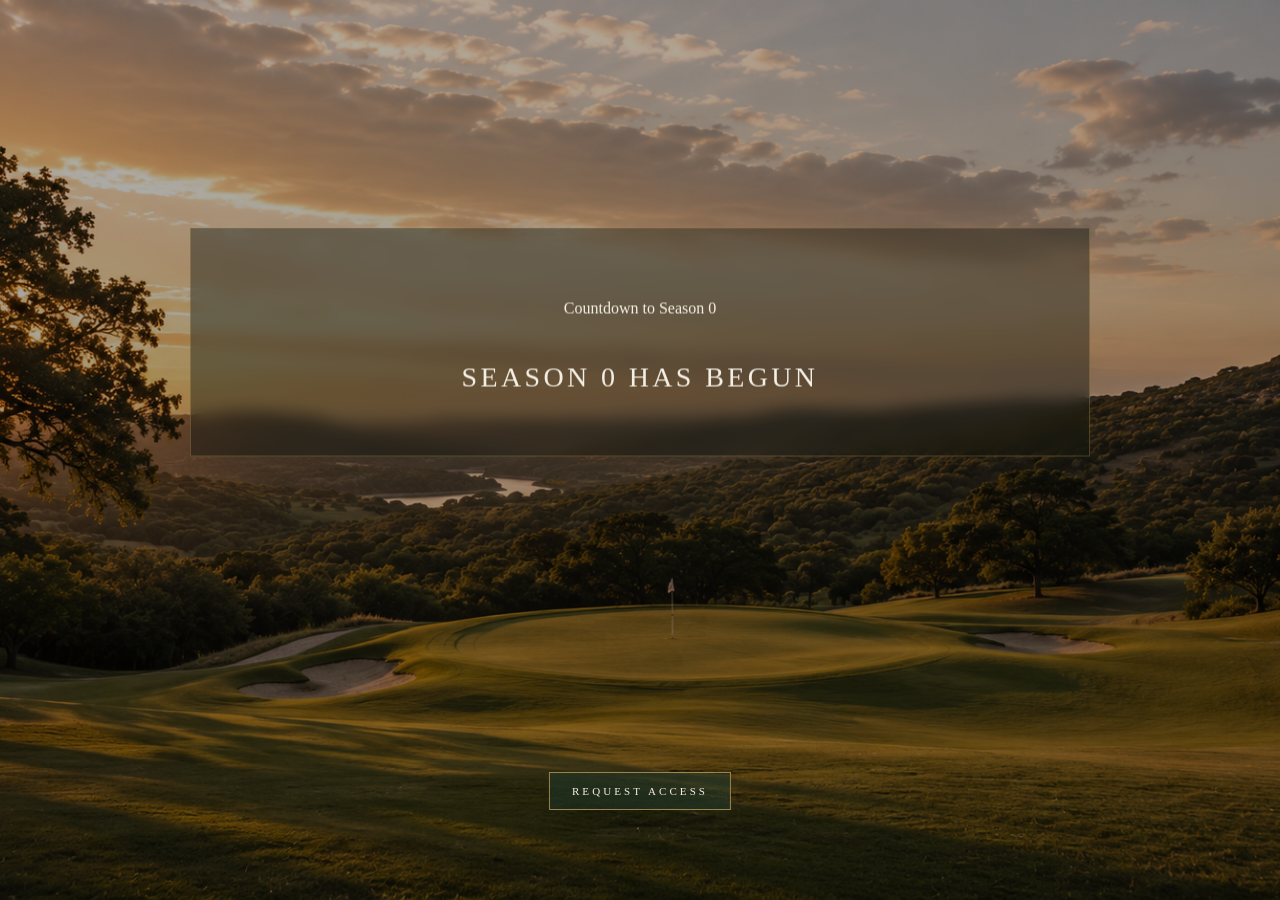
==== index.html @ 2ae2be97 "Update index.html" ====
<!DOCTYPE html>
<html lang="en">
<head>

  <meta charset="UTF-8" />

  <meta
    name="viewport"
    content="width=device-width, initial-scale=1.0"
  />

  <title>Season 0</title>

  <link
    rel="stylesheet"
    href="./styles.css?v=36"
  />

</head>

<body>

  <main class="hero">

    <section class="countdown-card">

      <p class="eyebrow">&nbsp;</p>
        Countdown to Season 0
      </p>

      <div class="countdown" id="countdown">

        <div class="countdown__unit">
          <span class="countdown__number" id="days">00</span>
          <label class="countdown__label">Days</label>
        </div>

        <div class="countdown__unit">
          <span class="countdown__number" id="hours">00</span>
          <label class="countdown__label">Hours</label>
        </div>

        <div class="countdown__unit">
          <span class="countdown__number" id="minutes">00</span>
          <label class="countdown__label">Minutes</label>
        </div>

        <div class="countdown__unit">
          <span class="countdown__number" id="seconds">00</span>
          <label class="countdown__label">Seconds</label>
        </div>

      </div>

    </section>

    <a
      class="access-btn"
      href="https://season0.pro/members/"
    >
      Request Access
    </a>

  </main>

  <script>

    const targetDate =
      new Date("2026-05-21T17:40:00-05:00").getTime();

    function updateCountdown() {

      const now = new Date().getTime();

      const distance = targetDate - now;

      if (distance <= 0) {

        document.getElementById("countdown").innerHTML =
          "<p class='expired'>Season 0 Has Begun</p>";

        return;
      }

      const days =
        Math.floor(distance / (1000 * 60 * 60 * 24));

      const hours =
        Math.floor((distance / (1000 * 60 * 60)) % 24);

      const minutes =
        Math.floor((distance / (1000 * 60)) % 60);

      const seconds =
        Math.floor((distance / 1000) % 60);

      document.getElementById("days").textContent =
        String(days).padStart(2, "0");

      document.getElementById("hours").textContent =
        String(hours).padStart(2, "0");

      document.getElementById("minutes").textContent =
        String(minutes).padStart(2, "0");

      document.getElementById("seconds").textContent =
        String(seconds).padStart(2, "0");
    }

    updateCountdown();

    setInterval(updateCountdown, 1000);

    /* =========================
       CLOUDFLARE ACCESS CHECK
    ========================= */

    const accessBtn =
      document.querySelector(".access-btn");

    if (document.cookie.includes("CF_Authorization")) {

      accessBtn.textContent = "Return to Clubhouse";

    } else {

      accessBtn.textContent = "Request Access";

    }

  </script>

</body>
</html>
---- styles.css ----
/* ============================================================
   GOLF COMPETITION — DESIGN SYSTEM
   styles.css
   
   Structure:
   1. Tokens (colors, type, spacing, motion)
   2. Reset & Base
   3. Typography utilities
   4. Layout utilities
   5. Hero page
   6. Countdown
   7. Members portal
   8. Table
   9. Responsive
   ============================================================ */


/* ============================================================
   1. DESIGN TOKENS
   ============================================================ */

:root {

  /* --- Color palette --- */
  --color-bg:            #000;
  --color-surface:       rgba(17, 24, 35, 0.82);
  --color-surface-hover: rgba(148, 163, 184, 0.08);

  --color-gold:          #c8a25d;
  --color-gold-dim:      rgba(200, 162, 93, 0.22);
  --color-gold-border:   rgba(200, 162, 93, 0.30);
  --color-gold-border-strong: rgba(200, 162, 93, 0.72);

  --color-text-primary:  #f4efe4;
  --color-text-secondary: #c8a25d;
  --color-text-muted:    rgba(248, 244, 236, 0.55);

  --color-border:        rgba(203, 184, 157, 0.16);
  --color-border-strong: rgba(203, 184, 157, 0.22);
  --color-border-subtle: rgba(248, 244, 236, 0.07);

  /* --- Typography --- */
  --font-serif: Georgia, 'Times New Roman', serif;

  --text-label:  clamp(6px,  1.8vw, 11px);
  --text-eyebrow: clamp(8px, 2.2vw, 12px);
  --text-body:   15px;
  --text-h2:     24px;
  --text-hero:   clamp(34px, 6vw, 62px);

  --tracking-wide:   0.18em;
  --tracking-wider:  0.28em;
  --tracking-number: 0.01em;

  /* --- Spacing --- */
  --space-xs:  8px;
  --space-sm:  14px;
  --space-md:  24px;
  --space-lg:  34px;
  --space-xl:  42px;
  --space-2xl: 80px;

  --card-pad: clamp(16px, 4vw, 34px) clamp(10px, 4vw, 38px);
  --card-pad-sm: 18px;
  --card-pad-md: 28px;

  /* --- Borders & blur --- */
  --radius-none: 0;
  --blur-card:   blur(8px);
  --blur-heavy:  blur(10px);

  /* --- Motion --- */
  --ease-default: 0.25s ease;
}


/* ============================================================
   2. RESET & BASE
   ============================================================ */

*,
*::before,
*::after {
  box-sizing: border-box;
}

html,
body {
  margin: 0;
  width: 100%;
  min-height: 100%;
}

body {
  overflow-x: hidden;
  background: var(--color-bg);
  font-family: var(--font-serif);
  color: var(--color-text-primary);
}


/* ============================================================
   3. TYPOGRAPHY UTILITIES
   ============================================================ */

/* Eyebrow / label — small all-caps gold line above headings */
.eyebrow {
  margin: 0 0 clamp(12px, 3vw, 22px);
  color: var(--color-text-secondary);
  font-size: var(--text-eyebrow);
  font-weight: 400;
  letter-spacing: clamp(0.14em, 0.8vw, 0.30em);
  text-transform: uppercase;
}

/* Section-level eyebrow (tighter margin, used inside cards) */
.eyebrow--sm {
  margin: 0 0 10px;
  font-size: 11px;
  letter-spacing: var(--tracking-wider);
}

/* Page title */
.page-title {
  margin: 0;
  color: var(--color-text-primary);
  font-size: var(--text-hero);
  font-weight: 400;
  line-height: 1;
}

/* Section heading inside cards */
.section-title {
  margin: 0;
  color: var(--color-text-primary);
  font-size: var(--text-h2);
  font-weight: 400;
}

/* Subtle label — round / date metadata */
.meta-label {
  color: var(--color-text-secondary);
  font-size: 12px;
  letter-spacing: 0.20em;
  text-transform: uppercase;
}

/* Expired countdown state */
.expired {
  color: var(--color-text-primary);
  font-size: clamp(18px, 6vw, 28px);
  letter-spacing: 0.12em;
  text-transform: uppercase;
}


/* ============================================================
   4. LAYOUT UTILITIES
   ============================================================ */

/* Centred, max-width page container */
.page-wrap {
  width: min(1200px, 92vw);
  margin: 0 auto;
  padding: var(--space-xl) 0 var(--space-2xl);
}

/* Flex row that stretches end-to-end, wraps on mobile */
.row {
  display: flex;
  gap: 20px;
  flex-wrap: wrap;
}

.row--space-between {
  justify-content: space-between;
  align-items: flex-end;
}

.row--center {
  justify-content: center;
  align-items: center;
}

/* Horizontal rule — gold tint */
.divider {
  border: none;
  border-top: 1px solid var(--color-border-strong);
  margin: var(--space-md) 0;
}

/* Ghost / text link in gold */
.link-gold {
  color: var(--color-text-secondary);
  text-decoration: none;
  font-size: 12px;
  letter-spacing: 0.12em;
  text-transform: uppercase;
  transition: color var(--ease-default);
}

.link-gold:hover {
  color: var(--color-text-primary);
}


/* ============================================================
   5. HERO PAGE
   ============================================================ */

.hero {
  position: relative;
  width: 100vw;
  min-height: 100dvh;

  background-image:
    linear-gradient(
      rgba(0, 0, 0, 0.30),
      rgba(0, 0, 0, 0.42)
    ),
    url("./assets/images/hero-bg.png?v=2");

  background-size: cover;
  background-position: center center;
  background-repeat: no-repeat;
}

/* CTA button floating at bottom of hero */
.access-btn {
  position: absolute;
  left: 50%;
  bottom: 10%;
  transform: translateX(-50%);

  display: inline-block;
  padding: 12px 22px;

  color: var(--color-text-primary);
  text-decoration: none;
  text-align: center;
  text-transform: uppercase;
  font-size: clamp(9px, 2.2vw, 11px);
  letter-spacing: clamp(0.16em, 0.7vw, 0.28em);
  font-family: var(--font-serif);

  border: 1px solid var(--color-gold-border-strong);
  background: rgba(31, 58, 45, 0.48);

  transition: background var(--ease-default), border-color var(--ease-default);
}

.access-btn:hover {
  background: var(--color-gold-dim);
  border-color: rgba(244, 239, 228, 0.85);
}


/* ============================================================
   6. COUNTDOWN
   ============================================================ */

.countdown-card {
  position: absolute;
  top: 38%;
  left: 50%;
  transform: translate(-50%, -50%);

  width: 92vw;
  max-width: 900px;
  padding: var(--card-pad);

  text-align: center;
  background: rgba(10, 18, 14, 0.40);
  border: 1px solid var(--color-gold-border);
  backdrop-filter: var(--blur-card);
}

.countdown {
  display: flex;
  justify-content: center;
  align-items: flex-start;
  gap: clamp(4px, 2.3vw, 34px);
  white-space: nowrap;
}

.countdown__unit {
  flex: 1 1 0;
  min-width: 0;
}

.countdown__number {
  display: block;
  color: var(--color-text-primary);
  font-size: clamp(30px, 11vw, 104px);
  font-weight: 400;
  line-height: 0.9;
  letter-spacing: var(--tracking-number);
}

.countdown__label {
  display: block;
  margin-top: clamp(7px, 2vw, 14px);
  color: var(--color-text-secondary);
  font-size: var(--text-label);
  letter-spacing: clamp(0.08em, 0.6vw, 0.26em);
  text-transform: uppercase;
}


/* ============================================================
   7. MEMBERS PORTAL
   ============================================================ */

/* Members page gets its own background — applied via <body class="members"> */
body.members {
  background:
    radial-gradient(
      circle at top,
      rgba(120, 130, 180, 0.06),
      transparent 35%
    ),
    linear-gradient(
      135deg,
      rgba(17, 24, 39, 0.82),
      rgba(30, 41, 59, 0.72) 55%,
      rgba(15, 23, 42, 0.86)
    );
  min-height: 100vh;
}

/* Page header row */
.members-header {
  margin-bottom: var(--space-lg);
}

/* Glass card — reusable across both pages */
.card {
  background: var(--color-surface);
  border: 1px solid var(--color-border);
  padding: var(--card-pad-md);
  backdrop-filter: var(--blur-heavy);
}

/* Section header row inside a card */
.card-header {
  margin-bottom: var(--space-md);
}


/* ============================================================
   8. TABLE
   ============================================================ */

.table-wrap {
  overflow-x: auto;
}

table {
  width: 100%;
  border-collapse: collapse;
  min-width: 760px;
}

thead tr {
  border-bottom: 1px solid var(--color-border-strong);
}

th {
  padding: var(--space-sm) 12px;
  text-align: left;
  color: var(--color-text-secondary);
  font-size: 11px;
  font-weight: 400;
  letter-spacing: var(--tracking-wide);
  text-transform: uppercase;
}

td {
  padding: 16px 12px;
  color: var(--color-text-primary);
  border-bottom: 1px solid var(--color-border-subtle);
  font-size: var(--text-body);
}

tbody tr:hover {
  background: var(--color-surface-hover);
}


/* ============================================================
   9. RESPONSIVE
   ============================================================ */

@media (max-width: 768px) {

  .page-wrap {
    width: 94vw;
    padding-top: var(--space-md);
  }

  .card {
    padding: var(--card-pad-sm);
  }

  .page-title {
    font-size: 42px;
  }
}
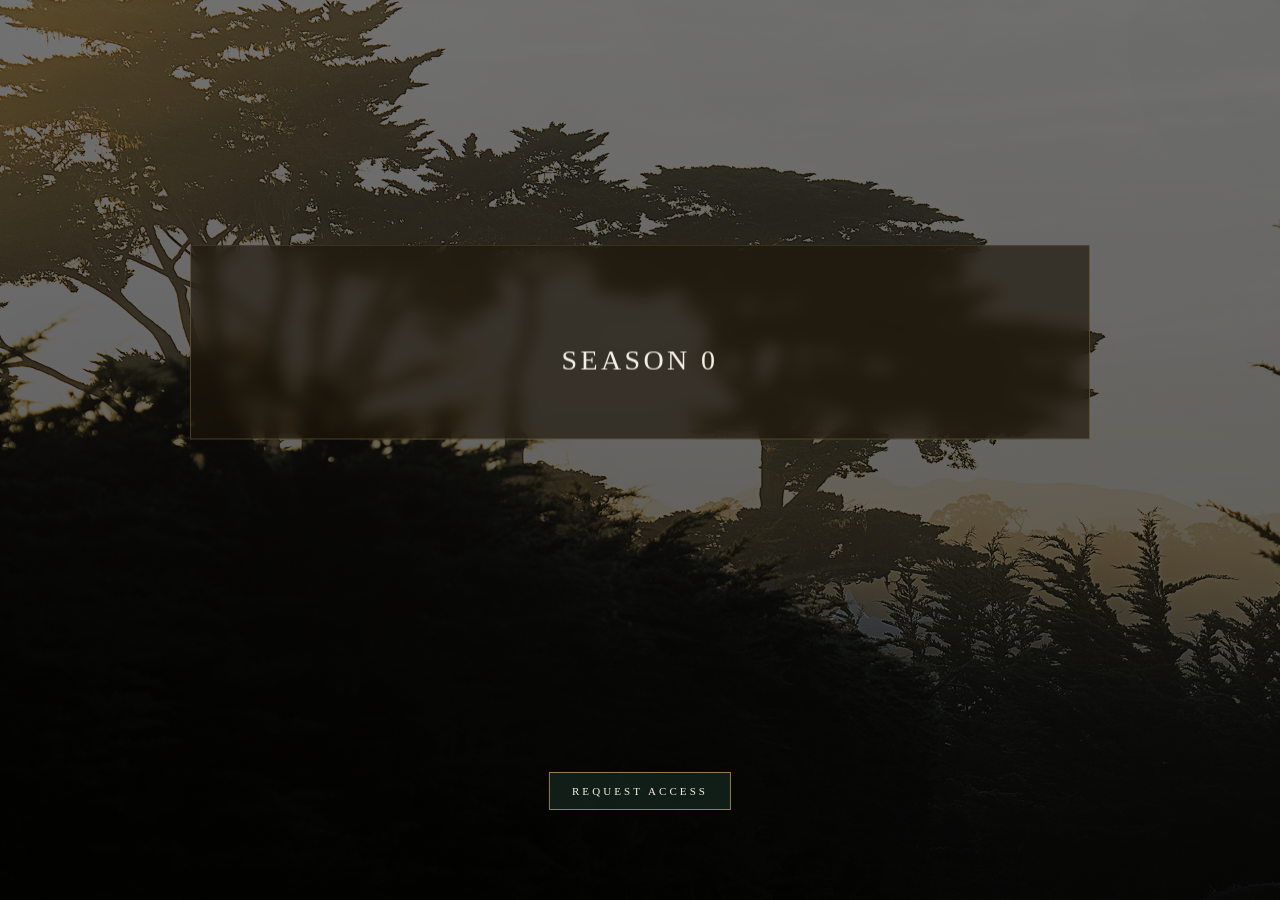
==== commit 44f2b1ec: "Update index.html" ====
--- a/index.html
+++ b/index.html
@@ -24,8 +24,8 @@
 
     <section class="countdown-card">
 
-      <p class="eyebrow">&nbsp;</p>
-        Countdown to Season 0
+      <p class="eyebrow"> &nbsp;</p>
+       
       </p>
 
       <div class="countdown" id="countdown">
@@ -77,7 +77,7 @@
       if (distance <= 0) {
 
         document.getElementById("countdown").innerHTML =
-          "<p class='expired'>Season 0 Has Begun</p>";
+          "<p class='expired'>Season 0</p>";
 
         return;
       }
--- a/styles.css
+++ b/styles.css
@@ -215,10 +215,10 @@
 
   background-image:
     linear-gradient(
-      rgba(0, 0, 0, 0.30),
-      rgba(0, 0, 0, 0.42)
+      rgba(0, 0, 0, 0.55),
+      rgba(0, 0, 0, 0.65)
     ),
-    url("./assets/images/hero-bg.png?v=2");
+    url("./assets/images/Cypress Copy.png");
 
   background-size: cover;
   background-position: center center;
@@ -270,7 +270,7 @@
   padding: var(--card-pad);
 
   text-align: center;
-  background: rgba(10, 18, 14, 0.40);
+  background: rgba(30, 22, 10, 0.65);
   border: 1px solid var(--color-gold-border);
   backdrop-filter: var(--blur-card);
 }
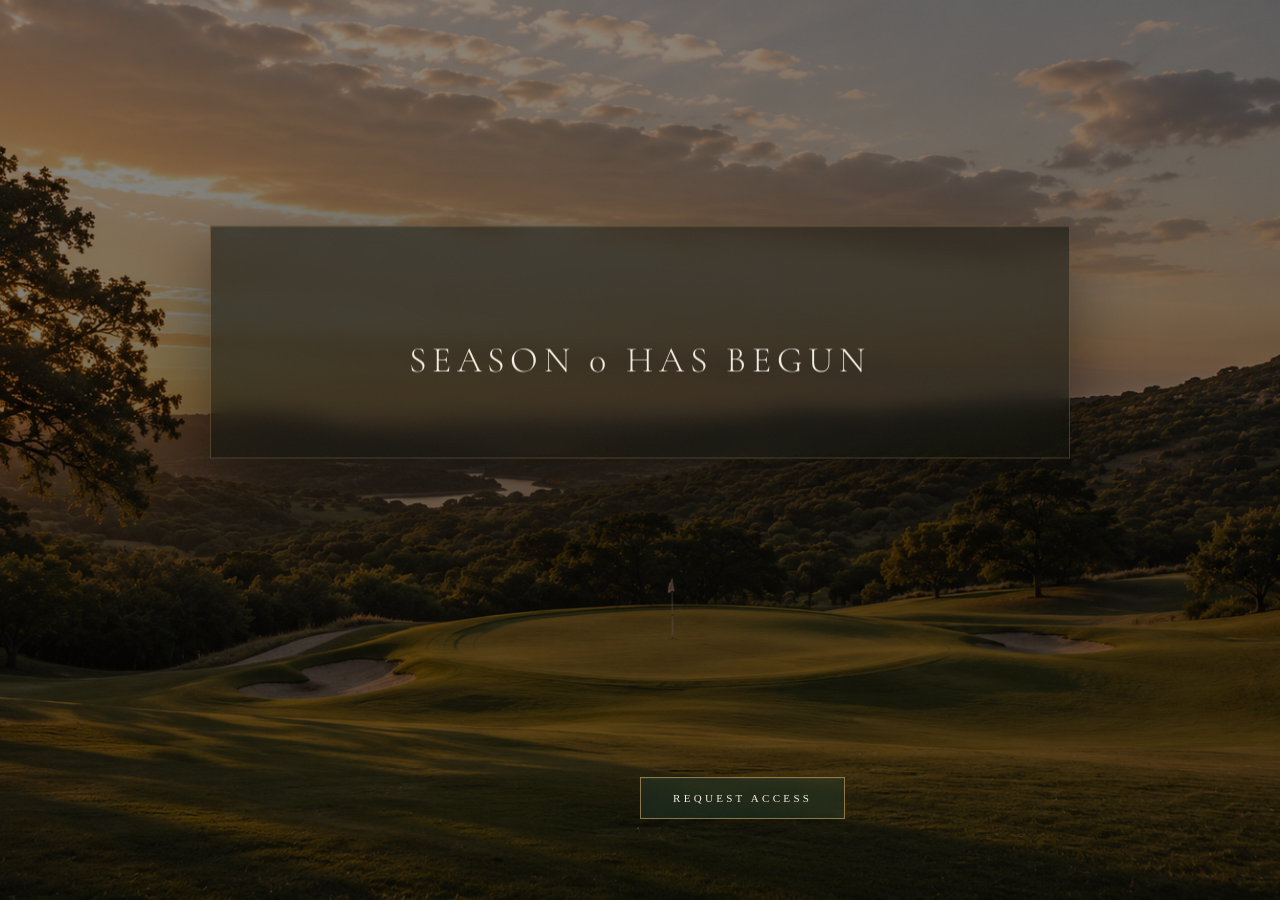
==== commit d750f5b6: "Update index.html" ====
--- a/index.html
+++ b/index.html
@@ -3,131 +3,270 @@
 <head>
 
   <meta charset="UTF-8" />
-
-  <meta
-    name="viewport"
-    content="width=device-width, initial-scale=1.0"
-  />
-
+  <meta name="viewport" content="width=device-width, initial-scale=1.0" />
   <title>Season 0</title>
 
-  <link
-    rel="stylesheet"
-    href="./styles.css?v=36"
-  />
+  <link rel="preconnect" href="https://fonts.googleapis.com">
+  <link rel="preconnect" href="https://fonts.gstatic.com" crossorigin>
+  <link href="https://fonts.googleapis.com/css2?family=Cormorant+Garamond:ital,wght@0,300;0,400;1,300&display=swap" rel="stylesheet">
+  <link rel="stylesheet" href="./styles.css?v=37" />
+
+  <style>
+    /* ── Grain overlay ── */
+    body::after {
+      content: '';
+      position: fixed;
+      inset: 0;
+      pointer-events: none;
+      z-index: 100;
+      opacity: 0.032;
+      background-image: url("data:image/svg+xml,%3Csvg viewBox='0 0 256 256' xmlns='http://www.w3.org/2000/svg'%3E%3Cfilter id='noise'%3E%3CfeTurbulence type='fractalNoise' baseFrequency='0.9' numOctaves='4' stitchTiles='stitch'/%3E%3C/filter%3E%3Crect width='100%25' height='100%25' filter='url(%23noise)'/%3E%3C/svg%3E");
+      background-size: 180px 180px;
+    }
+
+    /* ── Entrance animations ── */
+    @keyframes fadeUp {
+      from { opacity: 0; transform: translateY(18px); }
+      to   { opacity: 1; transform: translateY(0); }
+    }
+
+    @keyframes fadeIn {
+      from { opacity: 0; }
+      to   { opacity: 1; }
+    }
+
+    @keyframes scaleIn {
+      from { opacity: 0; transform: translate(-50%, -50%) scale(0.96); }
+      to   { opacity: 1; transform: translate(-50%, -50%) scale(1); }
+    }
+
+    /* ── Hero ── */
+    .hero {
+      position: relative;
+      width: 100vw;
+      min-height: 100dvh;
+      background-image:
+        linear-gradient(rgba(0,0,0,0.45), rgba(0,0,0,0.60)),
+        url("./assets/images/hero-bg.png?v=2");
+      background-size: cover;
+      background-position: center center;
+      background-repeat: no-repeat;
+      animation: fadeIn 1.2s ease both;
+    }
+
+    /* ── Countdown card ── */
+    .countdown-card {
+      position: absolute;
+      top: 38%;
+      left: 50%;
+      transform: translate(-50%, -50%);
+      width: 92vw;
+      max-width: 860px;
+      padding: clamp(20px, 5vw, 40px) clamp(14px, 5vw, 48px);
+      text-align: center;
+      background: rgba(8, 14, 10, 0.52);
+      border: 1px solid rgba(200, 162, 93, 0.28);
+      backdrop-filter: blur(10px);
+      /* inner top highlight — frosted glass effect */
+      box-shadow:
+        inset 0 1px 0 rgba(255,255,255,0.05),
+        0 24px 64px rgba(0,0,0,0.45);
+      animation: scaleIn 0.9s cubic-bezier(0.22, 1, 0.36, 1) 0.2s both;
+    }
+
+    /* ── Eyebrow ── */
+    .eyebrow {
+      margin: 0 0 clamp(14px, 3vw, 24px);
+      color: var(--color-gold);
+      font-size: clamp(8px, 2vw, 11px);
+      letter-spacing: clamp(0.18em, 0.8vw, 0.36em);
+      text-transform: uppercase;
+      font-family: Georgia, serif;
+      animation: fadeUp 0.7s ease 0.5s both;
+    }
+
+    /* ── Countdown row ── */
+    .countdown {
+      display: flex;
+      justify-content: center;
+      align-items: flex-start;
+      gap: clamp(6px, 3vw, 40px);
+      white-space: nowrap;
+    }
+
+    .countdown__unit {
+      flex: 1 1 0;
+      min-width: 0;
+      animation: fadeUp 0.7s ease both;
+    }
+
+    .countdown__unit:nth-child(1) { animation-delay: 0.55s; }
+    .countdown__unit:nth-child(2) { animation-delay: 0.65s; }
+    .countdown__unit:nth-child(3) { animation-delay: 0.75s; }
+    .countdown__unit:nth-child(4) { animation-delay: 0.85s; }
+
+    .countdown__number {
+      display: block;
+      font-family: 'Cormorant Garamond', Georgia, serif;
+      color: #f4efe4;
+      font-size: clamp(36px, 13vw, 112px);
+      font-weight: 300;
+      line-height: 0.9;
+      letter-spacing: 0.02em;
+      /* subtle text shadow for depth */
+      text-shadow: 0 2px 24px rgba(0,0,0,0.5);
+    }
+
+    .countdown__label {
+      display: block;
+      margin-top: clamp(8px, 2vw, 16px);
+      color: var(--color-gold);
+      font-size: clamp(6px, 1.6vw, 10px);
+      letter-spacing: clamp(0.10em, 0.6vw, 0.28em);
+      text-transform: uppercase;
+      opacity: 0.85;
+    }
+
+    /* Divider between units */
+    .countdown__sep {
+      align-self: flex-start;
+      padding-top: clamp(4px, 1.5vw, 12px);
+      color: rgba(200,162,93,0.35);
+      font-size: clamp(24px, 8vw, 72px);
+      font-family: 'Cormorant Garamond', serif;
+      font-weight: 300;
+      line-height: 0.9;
+      user-select: none;
+    }
+
+    /* ── Expired state ── */
+    .expired {
+      color: #f4efe4;
+      font-family: 'Cormorant Garamond', Georgia, serif;
+      font-size: clamp(22px, 6vw, 36px);
+      font-weight: 300;
+      letter-spacing: 0.16em;
+      text-transform: uppercase;
+    }
+
+    /* ── Access button ── */
+    .access-btn {
+      position: absolute;
+      left: 50%;
+      bottom: 9%;
+      transform: translateX(-50%);
+      display: inline-block;
+      padding: clamp(10px, 2vw, 14px) clamp(20px, 4vw, 32px);
+      color: #f4efe4;
+      text-decoration: none;
+      text-align: center;
+      text-transform: uppercase;
+      font-size: clamp(9px, 2vw, 11px);
+      letter-spacing: clamp(0.16em, 0.7vw, 0.30em);
+      font-family: Georgia, serif;
+      border: 1px solid rgba(200, 162, 93, 0.65);
+      background: rgba(31, 58, 45, 0.42);
+      backdrop-filter: blur(6px);
+      box-shadow: inset 0 1px 0 rgba(255,255,255,0.04);
+      transition: background 0.3s ease, border-color 0.3s ease, letter-spacing 0.3s ease;
+      animation: fadeUp 0.7s ease 1.0s both;
+      white-space: nowrap;
+    }
+
+    .access-btn:hover {
+      background: rgba(200, 162, 93, 0.18);
+      border-color: rgba(244, 239, 228, 0.80);
+      letter-spacing: clamp(0.20em, 0.8vw, 0.36em);
+    }
+
+    /* ── Mobile tweaks ── */
+    @media (max-width: 480px) {
+      .countdown-card {
+        top: 40%;
+      }
+      .countdown__sep {
+        display: none;
+      }
+    }
+  </style>
 
 </head>
-
 <body>
 
   <main class="hero">
 
     <section class="countdown-card">
-
-      <p class="eyebrow"> &nbsp;</p>
-       
-      </p>
+      <p class="eyebrow">&nbsp;</p>
 
       <div class="countdown" id="countdown">
-
         <div class="countdown__unit">
           <span class="countdown__number" id="days">00</span>
           <label class="countdown__label">Days</label>
         </div>
 
+        <span class="countdown__sep">·</span>
+
         <div class="countdown__unit">
           <span class="countdown__number" id="hours">00</span>
           <label class="countdown__label">Hours</label>
         </div>
 
+        <span class="countdown__sep">·</span>
+
         <div class="countdown__unit">
           <span class="countdown__number" id="minutes">00</span>
           <label class="countdown__label">Minutes</label>
         </div>
 
+        <span class="countdown__sep">·</span>
+
         <div class="countdown__unit">
           <span class="countdown__number" id="seconds">00</span>
           <label class="countdown__label">Seconds</label>
         </div>
-
       </div>
-
     </section>
 
-    <a
-      class="access-btn"
-      href="https://season0.pro/members/"
-    >
+    <a class="access-btn" href="https://season0.pro/members/">
       Request Access
     </a>
 
   </main>
 
   <script>
-
-    const targetDate =
-      new Date("2026-05-21T17:40:00-05:00").getTime();
+    const targetDate = new Date("2026-05-21T17:40:00-05:00").getTime();
 
     function updateCountdown() {
-
-      const now = new Date().getTime();
-
+      const now      = new Date().getTime();
       const distance = targetDate - now;
 
       if (distance <= 0) {
-
         document.getElementById("countdown").innerHTML =
-          "<p class='expired'>Season 0</p>";
-
+          "<p class='expired'>Season 0 Has Begun</p>";
         return;
       }
 
-      const days =
-        Math.floor(distance / (1000 * 60 * 60 * 24));
-
-      const hours =
-        Math.floor((distance / (1000 * 60 * 60)) % 24);
-
-      const minutes =
-        Math.floor((distance / (1000 * 60)) % 60);
-
-      const seconds =
-        Math.floor((distance / 1000) % 60);
-
-      document.getElementById("days").textContent =
-        String(days).padStart(2, "0");
-
-      document.getElementById("hours").textContent =
-        String(hours).padStart(2, "0");
-
-      document.getElementById("minutes").textContent =
-        String(minutes).padStart(2, "0");
-
-      document.getElementById("seconds").textContent =
-        String(seconds).padStart(2, "0");
+      const days    = Math.floor(distance / (1000 * 60 * 60 * 24));
+      const hours   = Math.floor((distance / (1000 * 60 * 60)) % 24);
+      const minutes = Math.floor((distance / (1000 * 60)) % 60);
+      const seconds = Math.floor((distance / 1000) % 60);
+
+      document.getElementById("days").textContent    = String(days).padStart(2, "0");
+      document.getElementById("hours").textContent   = String(hours).padStart(2, "0");
+      document.getElementById("minutes").textContent = String(minutes).padStart(2, "0");
+      document.getElementById("seconds").textContent = String(seconds).padStart(2, "0");
     }
 
     updateCountdown();
-
     setInterval(updateCountdown, 1000);
 
-    /* =========================
-       CLOUDFLARE ACCESS CHECK
-    ========================= */
-
-    const accessBtn =
-      document.querySelector(".access-btn");
-
+    /* Cloudflare Access check */
+    const accessBtn = document.querySelector(".access-btn");
     if (document.cookie.includes("CF_Authorization")) {
-
       accessBtn.textContent = "Return to Clubhouse";
-
     } else {
-
       accessBtn.textContent = "Request Access";
-
-    }
-
+    }
   </script>
 
 </body>
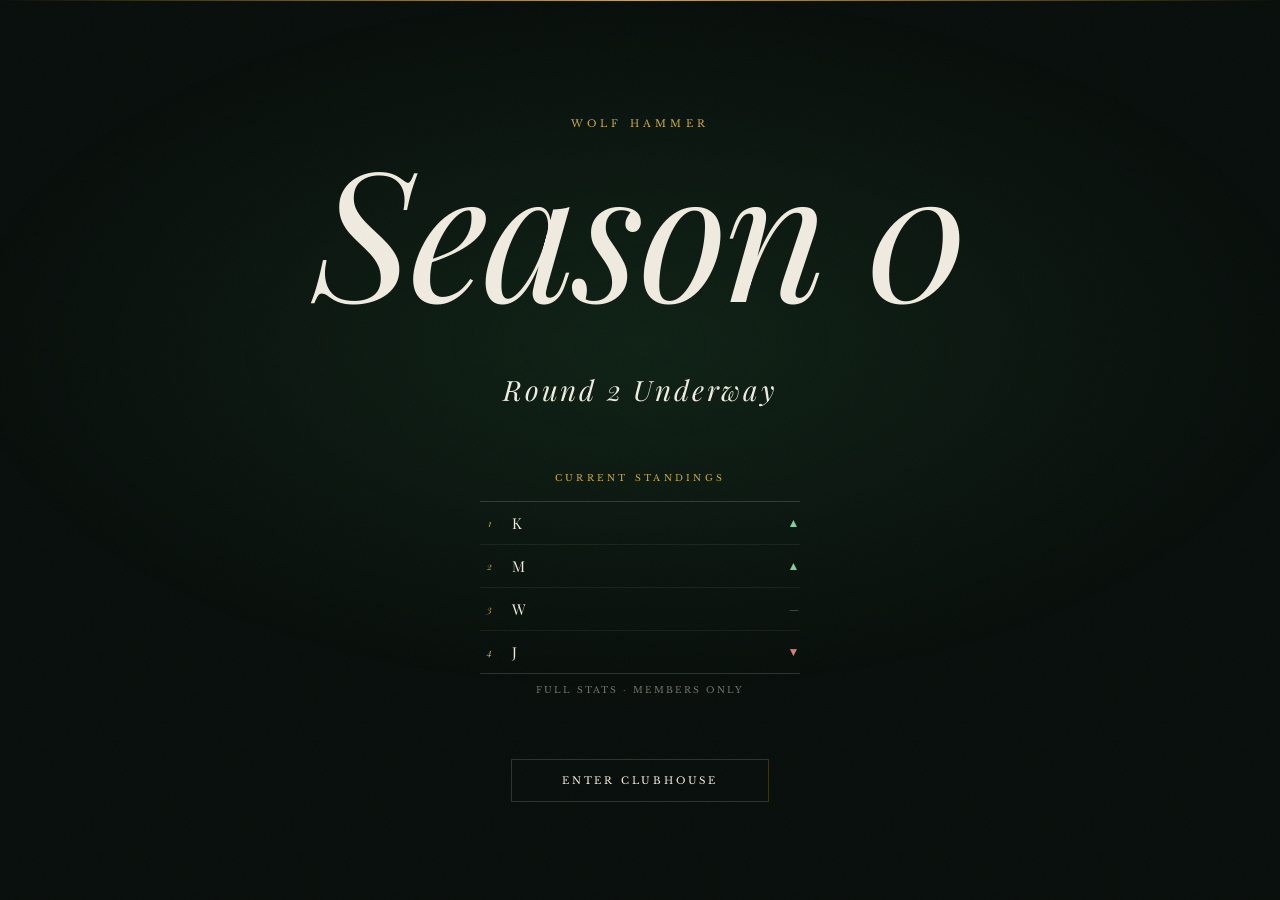
==== commit 509e923f: "Update index.html" ====
--- a/index.html
+++ b/index.html
@@ -1,271 +1,383 @@
 <!DOCTYPE html>
 <html lang="en">
 <head>
-
   <meta charset="UTF-8" />
   <meta name="viewport" content="width=device-width, initial-scale=1.0" />
   <title>Season 0</title>
 
   <link rel="preconnect" href="https://fonts.googleapis.com">
   <link rel="preconnect" href="https://fonts.gstatic.com" crossorigin>
-  <link href="https://fonts.googleapis.com/css2?family=Cormorant+Garamond:ital,wght@0,300;0,400;1,300&display=swap" rel="stylesheet">
-  <link rel="stylesheet" href="./styles.css?v=37" />
+  <link href="https://fonts.googleapis.com/css2?family=Playfair+Display:ital,wght@0,400;1,400&family=Libre+Baskerville:wght@400;700&display=swap" rel="stylesheet">
 
   <style>
-    /* ── Grain overlay ── */
+    :root {
+      --ink:         #080e0b;
+      --gold:        #c9a84c;
+      --gold-border: rgba(201, 168, 76, 0.24);
+      --gold-dim:    rgba(201, 168, 76, 0.10);
+      --cream:       #f0ebe0;
+      --cream-dim:   rgba(240, 235, 224, 0.45);
+      --cream-faint: rgba(240, 235, 224, 0.07);
+      --green-glow:  rgba(18, 42, 26, 0.70);
+      --font-display: 'Playfair Display', Georgia, serif;
+      --font-body:    'Libre Baskerville', Georgia, serif;
+      --ease:         cubic-bezier(0.22, 1, 0.36, 1);
+    }
+
+    *, *::before, *::after { box-sizing: border-box; margin: 0; padding: 0; }
+    html, body { width: 100%; min-height: 100%; overflow-x: hidden; }
+
+    body {
+      font-family: var(--font-body);
+      background: var(--ink);
+      color: var(--cream);
+    }
+
     body::after {
       content: '';
       position: fixed;
       inset: 0;
       pointer-events: none;
       z-index: 100;
-      opacity: 0.032;
-      background-image: url("data:image/svg+xml,%3Csvg viewBox='0 0 256 256' xmlns='http://www.w3.org/2000/svg'%3E%3Cfilter id='noise'%3E%3CfeTurbulence type='fractalNoise' baseFrequency='0.9' numOctaves='4' stitchTiles='stitch'/%3E%3C/filter%3E%3Crect width='100%25' height='100%25' filter='url(%23noise)'/%3E%3C/svg%3E");
-      background-size: 180px 180px;
-    }
-
-    /* ── Entrance animations ── */
-    @keyframes fadeUp {
-      from { opacity: 0; transform: translateY(18px); }
-      to   { opacity: 1; transform: translateY(0); }
-    }
-
-    @keyframes fadeIn {
-      from { opacity: 0; }
-      to   { opacity: 1; }
-    }
-
-    @keyframes scaleIn {
-      from { opacity: 0; transform: translate(-50%, -50%) scale(0.96); }
-      to   { opacity: 1; transform: translate(-50%, -50%) scale(1); }
-    }
-
-    /* ── Hero ── */
-    .hero {
+      opacity: 0.030;
+      background-image: url("data:image/svg+xml,%3Csvg viewBox='0 0 256 256' xmlns='http://www.w3.org/2000/svg'%3E%3Cfilter id='n'%3E%3CfeTurbulence type='fractalNoise' baseFrequency='0.85' numOctaves='4' stitchTiles='stitch'/%3E%3C/filter%3E%3Crect width='100%25' height='100%25' filter='url(%23n)'/%3E%3C/svg%3E");
+      background-size: 200px 200px;
+    }
+
+    body::before {
+      content: '';
+      position: fixed;
+      inset: 0;
+      pointer-events: none;
+      z-index: 0;
+      background: radial-gradient(ellipse 75% 55% at 50% 38%, var(--green-glow) 0%, transparent 70%);
+    }
+
+    .rule-top {
+      position: fixed;
+      top: 0; left: 0;
+      width: 100%;
+      height: 1px;
+      background: linear-gradient(90deg, transparent, var(--gold), transparent);
+      z-index: 10;
+    }
+
+    .page {
       position: relative;
-      width: 100vw;
+      z-index: 1;
       min-height: 100dvh;
-      background-image:
-        linear-gradient(rgba(0,0,0,0.45), rgba(0,0,0,0.60)),
-        url("./assets/images/hero-bg.png?v=2");
-      background-size: cover;
-      background-position: center center;
-      background-repeat: no-repeat;
-      animation: fadeIn 1.2s ease both;
-    }
-
-    /* ── Countdown card ── */
-    .countdown-card {
-      position: absolute;
-      top: 38%;
-      left: 50%;
-      transform: translate(-50%, -50%);
-      width: 92vw;
-      max-width: 860px;
-      padding: clamp(20px, 5vw, 40px) clamp(14px, 5vw, 48px);
-      text-align: center;
-      background: rgba(8, 14, 10, 0.52);
-      border: 1px solid rgba(200, 162, 93, 0.28);
-      backdrop-filter: blur(10px);
-      /* inner top highlight — frosted glass effect */
-      box-shadow:
-        inset 0 1px 0 rgba(255,255,255,0.05),
-        0 24px 64px rgba(0,0,0,0.45);
-      animation: scaleIn 0.9s cubic-bezier(0.22, 1, 0.36, 1) 0.2s both;
-    }
-
-    /* ── Eyebrow ── */
-    .eyebrow {
-      margin: 0 0 clamp(14px, 3vw, 24px);
-      color: var(--color-gold);
-      font-size: clamp(8px, 2vw, 11px);
-      letter-spacing: clamp(0.18em, 0.8vw, 0.36em);
-      text-transform: uppercase;
-      font-family: Georgia, serif;
-      animation: fadeUp 0.7s ease 0.5s both;
-    }
-
-    /* ── Countdown row ── */
+      display: flex;
+      flex-direction: column;
+      align-items: center;
+      justify-content: center;
+      padding: clamp(60px, 10vw, 100px) clamp(20px, 6vw, 60px) clamp(40px, 6vw, 80px);
+      gap: clamp(36px, 6vw, 64px);
+    }
+
+    .wordmark {
+      text-align: center;
+      opacity: 0;
+      animation: fadeUp 0.9s var(--ease) 0.1s forwards;
+    }
+
+    .wordmark__eyebrow {
+      display: block;
+      font-family: var(--font-body);
+      font-size: 10px;
+      letter-spacing: 0.42em;
+      text-transform: uppercase;
+      color: var(--gold);
+      margin-bottom: clamp(10px, 2vw, 18px);
+    }
+
+    .wordmark__title {
+      font-family: var(--font-display);
+      font-size: clamp(80px, 20vw, 180px);
+      font-weight: 400;
+      line-height: 0.88;
+      color: var(--cream);
+      letter-spacing: -0.02em;
+      font-style: italic;
+    }
+
+    .countdown-wrap {
+      text-align: center;
+      opacity: 0;
+      animation: fadeUp 0.9s var(--ease) 0.28s forwards;
+    }
+
+    .countdown-label {
+      font-size: 9px;
+      letter-spacing: 0.36em;
+      text-transform: uppercase;
+      color: var(--gold);
+      margin-bottom: clamp(14px, 2.5vw, 22px);
+      display: block;
+    }
+
     .countdown {
       display: flex;
+      align-items: flex-start;
       justify-content: center;
-      align-items: flex-start;
-      gap: clamp(6px, 3vw, 40px);
+      gap: clamp(8px, 3vw, 32px);
+    }
+
+    .countdown__unit {
+      text-align: center;
+      min-width: 0;
+    }
+
+    .countdown__number {
+      display: block;
+      font-family: var(--font-display);
+      font-size: clamp(40px, 11vw, 96px);
+      font-weight: 400;
+      line-height: 1;
+      color: var(--cream);
+      letter-spacing: 0.02em;
+    }
+
+    .countdown__label {
+      display: block;
+      margin-top: 6px;
+      font-size: clamp(7px, 1.4vw, 9px);
+      letter-spacing: 0.28em;
+      text-transform: uppercase;
+      color: var(--gold);
+      opacity: 0.7;
+    }
+
+    .countdown__sep {
+      font-family: var(--font-display);
+      font-size: clamp(28px, 7vw, 64px);
+      color: var(--gold-border);
+      line-height: 1.1;
+      user-select: none;
+      padding-top: 2px;
+    }
+
+    .expired {
+      font-family: var(--font-display);
+      font-size: clamp(18px, 5vw, 28px);
+      font-style: italic;
+      color: var(--cream);
+      letter-spacing: 0.10em;
+    }
+
+    .standings {
+      width: 100%;
+      max-width: 320px;
+      opacity: 0;
+      animation: fadeUp 0.9s var(--ease) 0.44s forwards;
+    }
+
+    .standings__label {
+      font-size: 9px;
+      letter-spacing: 0.36em;
+      text-transform: uppercase;
+      color: var(--gold);
+      text-align: center;
+      margin-bottom: clamp(12px, 2vw, 18px);
+      display: block;
+    }
+
+    .standings__list {
+      list-style: none;
+      border-top: 1px solid var(--gold-border);
+    }
+
+    .standings__item {
+      display: flex;
+      align-items: center;
+      justify-content: space-between;
+      padding: 11px 0;
+      border-bottom: 1px solid var(--cream-faint);
+    }
+
+    .standings__item:last-child {
+      border-bottom: 1px solid var(--gold-border);
+    }
+
+    .standings__rank {
+      font-size: 10px;
+      color: var(--gold);
+      letter-spacing: 0.12em;
+      width: 20px;
+      text-align: center;
+      font-family: var(--font-display);
+      font-style: italic;
+    }
+
+    .standings__initial {
+      font-family: var(--font-display);
+      font-size: 15px;
+      font-weight: 400;
+      color: var(--cream);
+      letter-spacing: 0.08em;
+      flex: 1;
+      padding: 0 12px;
+    }
+
+    .standings__delta {
+      font-size: 12px;
+      letter-spacing: 0.06em;
+      font-family: var(--font-display);
+    }
+
+    .standings__delta.pos { color: #7ecf9e; }
+    .standings__delta.neg { color: #d97b7b; }
+    .standings__delta.eve { color: var(--cream-dim); }
+
+    .standings__locked {
+      font-size: 9px;
+      letter-spacing: 0.22em;
+      text-transform: uppercase;
+      color: var(--cream-dim);
+      text-align: center;
+      margin-top: 10px;
+    }
+
+    .cta-wrap {
+      opacity: 0;
+      animation: fadeUp 0.9s var(--ease) 0.58s forwards;
+    }
+
+    .cta {
+      display: inline-block;
+      padding: clamp(11px, 2vw, 14px) clamp(30px, 5vw, 50px);
+      font-family: var(--font-body);
+      font-size: 10px;
+      letter-spacing: 0.28em;
+      text-transform: uppercase;
+      text-decoration: none;
+      color: var(--cream);
+      border: 1px solid var(--gold-border);
+      background: transparent;
+      position: relative;
+      overflow: hidden;
+      transition: border-color 0.3s ease;
       white-space: nowrap;
     }
 
-    .countdown__unit {
-      flex: 1 1 0;
-      min-width: 0;
-      animation: fadeUp 0.7s ease both;
-    }
-
-    .countdown__unit:nth-child(1) { animation-delay: 0.55s; }
-    .countdown__unit:nth-child(2) { animation-delay: 0.65s; }
-    .countdown__unit:nth-child(3) { animation-delay: 0.75s; }
-    .countdown__unit:nth-child(4) { animation-delay: 0.85s; }
-
-    .countdown__number {
-      display: block;
-      font-family: 'Cormorant Garamond', Georgia, serif;
-      color: #f4efe4;
-      font-size: clamp(36px, 13vw, 112px);
-      font-weight: 300;
-      line-height: 0.9;
-      letter-spacing: 0.02em;
-      /* subtle text shadow for depth */
-      text-shadow: 0 2px 24px rgba(0,0,0,0.5);
-    }
-
-    .countdown__label {
-      display: block;
-      margin-top: clamp(8px, 2vw, 16px);
-      color: var(--color-gold);
-      font-size: clamp(6px, 1.6vw, 10px);
-      letter-spacing: clamp(0.10em, 0.6vw, 0.28em);
-      text-transform: uppercase;
-      opacity: 0.85;
-    }
-
-    /* Divider between units */
-    .countdown__sep {
-      align-self: flex-start;
-      padding-top: clamp(4px, 1.5vw, 12px);
-      color: rgba(200,162,93,0.35);
-      font-size: clamp(24px, 8vw, 72px);
-      font-family: 'Cormorant Garamond', serif;
-      font-weight: 300;
-      line-height: 0.9;
-      user-select: none;
-    }
-
-    /* ── Expired state ── */
-    .expired {
-      color: #f4efe4;
-      font-family: 'Cormorant Garamond', Georgia, serif;
-      font-size: clamp(22px, 6vw, 36px);
-      font-weight: 300;
-      letter-spacing: 0.16em;
-      text-transform: uppercase;
-    }
-
-    /* ── Access button ── */
-    .access-btn {
+    .cta::before {
+      content: '';
       position: absolute;
-      left: 50%;
-      bottom: 9%;
-      transform: translateX(-50%);
-      display: inline-block;
-      padding: clamp(10px, 2vw, 14px) clamp(20px, 4vw, 32px);
-      color: #f4efe4;
-      text-decoration: none;
-      text-align: center;
-      text-transform: uppercase;
-      font-size: clamp(9px, 2vw, 11px);
-      letter-spacing: clamp(0.16em, 0.7vw, 0.30em);
-      font-family: Georgia, serif;
-      border: 1px solid rgba(200, 162, 93, 0.65);
-      background: rgba(31, 58, 45, 0.42);
-      backdrop-filter: blur(6px);
-      box-shadow: inset 0 1px 0 rgba(255,255,255,0.04);
-      transition: background 0.3s ease, border-color 0.3s ease, letter-spacing 0.3s ease;
-      animation: fadeUp 0.7s ease 1.0s both;
-      white-space: nowrap;
-    }
-
-    .access-btn:hover {
-      background: rgba(200, 162, 93, 0.18);
-      border-color: rgba(244, 239, 228, 0.80);
-      letter-spacing: clamp(0.20em, 0.8vw, 0.36em);
-    }
-
-    /* ── Mobile tweaks ── */
-    @media (max-width: 480px) {
-      .countdown-card {
-        top: 40%;
-      }
-      .countdown__sep {
-        display: none;
-      }
+      inset: 0;
+      background: var(--gold-dim);
+      transform: scaleX(0);
+      transform-origin: left;
+      transition: transform 0.3s var(--ease);
+    }
+
+    .cta:hover::before { transform: scaleX(1); }
+    .cta:hover         { border-color: rgba(201,168,76,0.55); }
+    .cta span          { position: relative; z-index: 1; }
+
+    @keyframes fadeUp {
+      from { opacity: 0; transform: translateY(14px); }
+      to   { opacity: 1; transform: translateY(0); }
+    }
+
+    @media (max-width: 420px) {
+      .countdown__sep { display: none; }
+      .countdown { gap: clamp(14px, 5vw, 24px); }
     }
   </style>
-
 </head>
+
 <body>
-
-  <main class="hero">
-
-    <section class="countdown-card">
-      <p class="eyebrow">&nbsp;</p>
-
+  <div class="rule-top"></div>
+
+  <main class="page">
+
+    <div class="wordmark">
+      <span class="wordmark__eyebrow">Wolf Hammer</span>
+      <h1 class="wordmark__title">Season 0</h1>
+    </div>
+
+    <div class="countdown-wrap">
+      <span class="countdown-label" id="countdownLabel">Round 2 Begins</span>
       <div class="countdown" id="countdown">
         <div class="countdown__unit">
           <span class="countdown__number" id="days">00</span>
           <label class="countdown__label">Days</label>
         </div>
-
         <span class="countdown__sep">·</span>
-
         <div class="countdown__unit">
           <span class="countdown__number" id="hours">00</span>
           <label class="countdown__label">Hours</label>
         </div>
-
         <span class="countdown__sep">·</span>
-
         <div class="countdown__unit">
           <span class="countdown__number" id="minutes">00</span>
           <label class="countdown__label">Minutes</label>
         </div>
-
         <span class="countdown__sep">·</span>
-
         <div class="countdown__unit">
           <span class="countdown__number" id="seconds">00</span>
           <label class="countdown__label">Seconds</label>
         </div>
       </div>
-    </section>
-
-    <a class="access-btn" href="https://season0.pro/members/">
-      Request Access
-    </a>
+    </div>
+
+    <div class="standings">
+      <span class="standings__label">Current Standings</span>
+      <ul class="standings__list" id="standingsList"></ul>
+      <p class="standings__locked">Full stats · Members only</p>
+    </div>
+
+    <div class="cta-wrap">
+      <a class="cta" href="https://season0.pro/members/" id="ctaBtn">
+        <span>Enter Clubhouse</span>
+      </a>
+    </div>
 
   </main>
 
   <script>
-    const targetDate = new Date("2026-05-21T17:40:00-05:00").getTime();
+    const r2Date = new Date("2026-06-08T08:00:00-05:00").getTime();
+
+    const standings = [
+      { initial: "K", rank: 1, trend: "pos" },
+      { initial: "M", rank: 2, trend: "pos" },
+      { initial: "W", rank: 3, trend: "eve" },
+      { initial: "J", rank: 4, trend: "neg" },
+    ];
+
+    document.getElementById("standingsList").innerHTML =
+      standings.map(p => `
+        <li class="standings__item">
+          <span class="standings__rank">${p.rank}</span>
+          <span class="standings__initial">${p.initial}</span>
+          <span class="standings__delta ${p.trend}">
+            ${p.trend === "pos" ? "▲" : p.trend === "neg" ? "▼" : "—"}
+          </span>
+        </li>
+      `).join("");
 
     function updateCountdown() {
-      const now      = new Date().getTime();
-      const distance = targetDate - now;
-
+      const distance = r2Date - Date.now();
       if (distance <= 0) {
-        document.getElementById("countdown").innerHTML =
-          "<p class='expired'>Season 0 Has Begun</p>";
+        document.getElementById("countdown").innerHTML = "<p class='expired'>Round 2 Underway</p>";
+        document.getElementById("countdownLabel").style.display = "none";
         return;
       }
-
-      const days    = Math.floor(distance / (1000 * 60 * 60 * 24));
-      const hours   = Math.floor((distance / (1000 * 60 * 60)) % 24);
-      const minutes = Math.floor((distance / (1000 * 60)) % 60);
-      const seconds = Math.floor((distance / 1000) % 60);
-
-      document.getElementById("days").textContent    = String(days).padStart(2, "0");
-      document.getElementById("hours").textContent   = String(hours).padStart(2, "0");
-      document.getElementById("minutes").textContent = String(minutes).padStart(2, "0");
-      document.getElementById("seconds").textContent = String(seconds).padStart(2, "0");
+      const d = Math.floor(distance / 86400000);
+      const h = Math.floor((distance / 3600000) % 24);
+      const m = Math.floor((distance / 60000) % 60);
+      const s = Math.floor((distance / 1000) % 60);
+      document.getElementById("days").textContent    = String(d).padStart(2,"0");
+      document.getElementById("hours").textContent   = String(h).padStart(2,"0");
+      document.getElementById("minutes").textContent = String(m).padStart(2,"0");
+      document.getElementById("seconds").textContent = String(s).padStart(2,"0");
     }
 
     updateCountdown();
     setInterval(updateCountdown, 1000);
 
-    /* Cloudflare Access check */
-    const accessBtn = document.querySelector(".access-btn");
+    const ctaBtn = document.getElementById("ctaBtn");
     if (document.cookie.includes("CF_Authorization")) {
-      accessBtn.textContent = "Return to Clubhouse";
-    } else {
-      accessBtn.textContent = "Request Access";
+      ctaBtn.querySelector("span").textContent = "Return to Clubhouse";
     }
   </script>
 
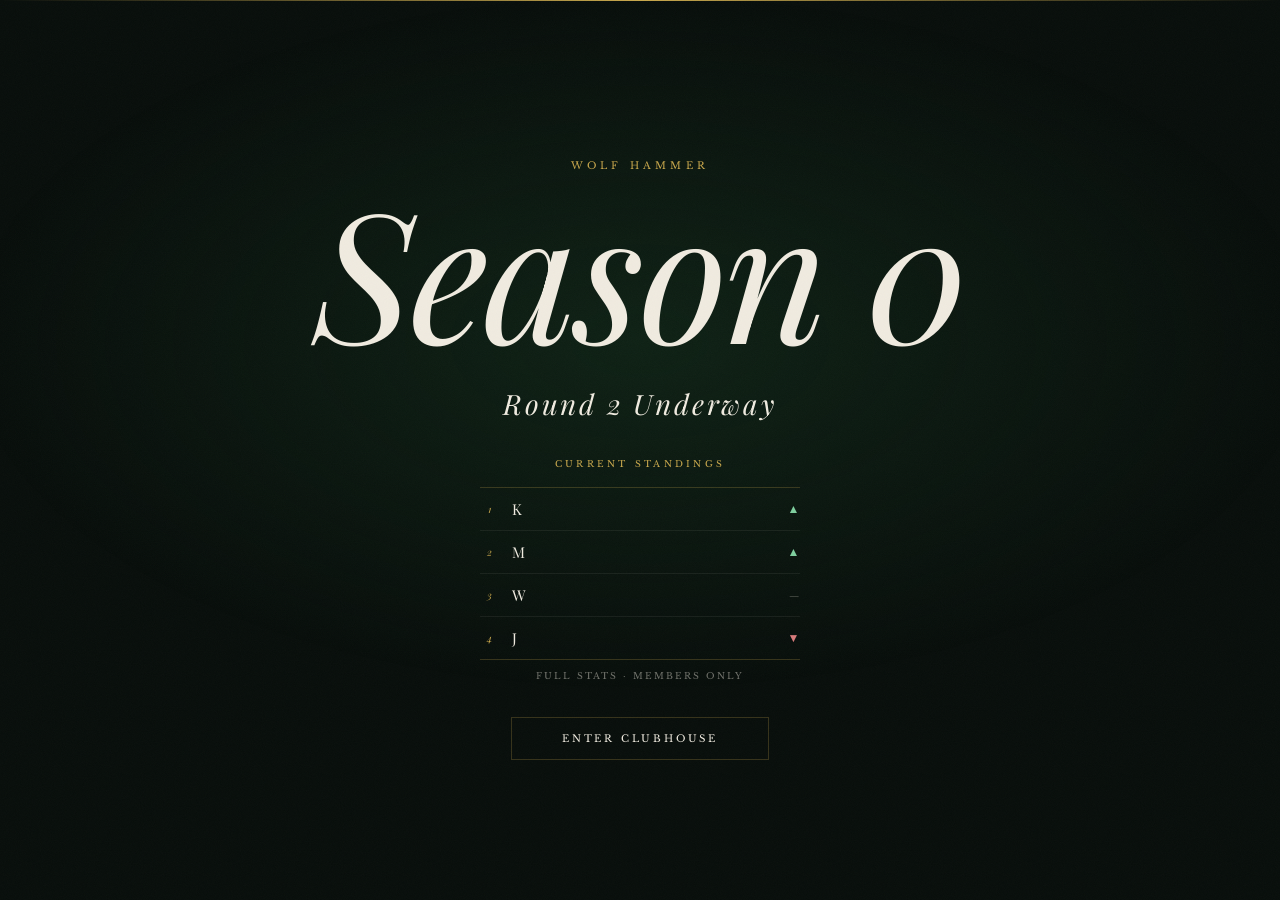
==== commit b461431d: "Update index.html" ====
--- a/index.html
+++ b/index.html
@@ -71,7 +71,7 @@
       align-items: center;
       justify-content: center;
       padding: clamp(60px, 10vw, 100px) clamp(20px, 6vw, 60px) clamp(40px, 6vw, 80px);
-      gap: clamp(36px, 6vw, 64px);
+      gap: clamp(20px, 3vw, 36px);
     }
 
     .wordmark {
@@ -335,7 +335,7 @@
   </main>
 
   <script>
-    const r2Date = new Date("2026-06-08T08:00:00-05:00").getTime();
+    const r2Date = new Date("2026-05-31T07:32:00-05:00").getTime();
 
     const standings = [
       { initial: "K", rank: 1, trend: "pos" },
